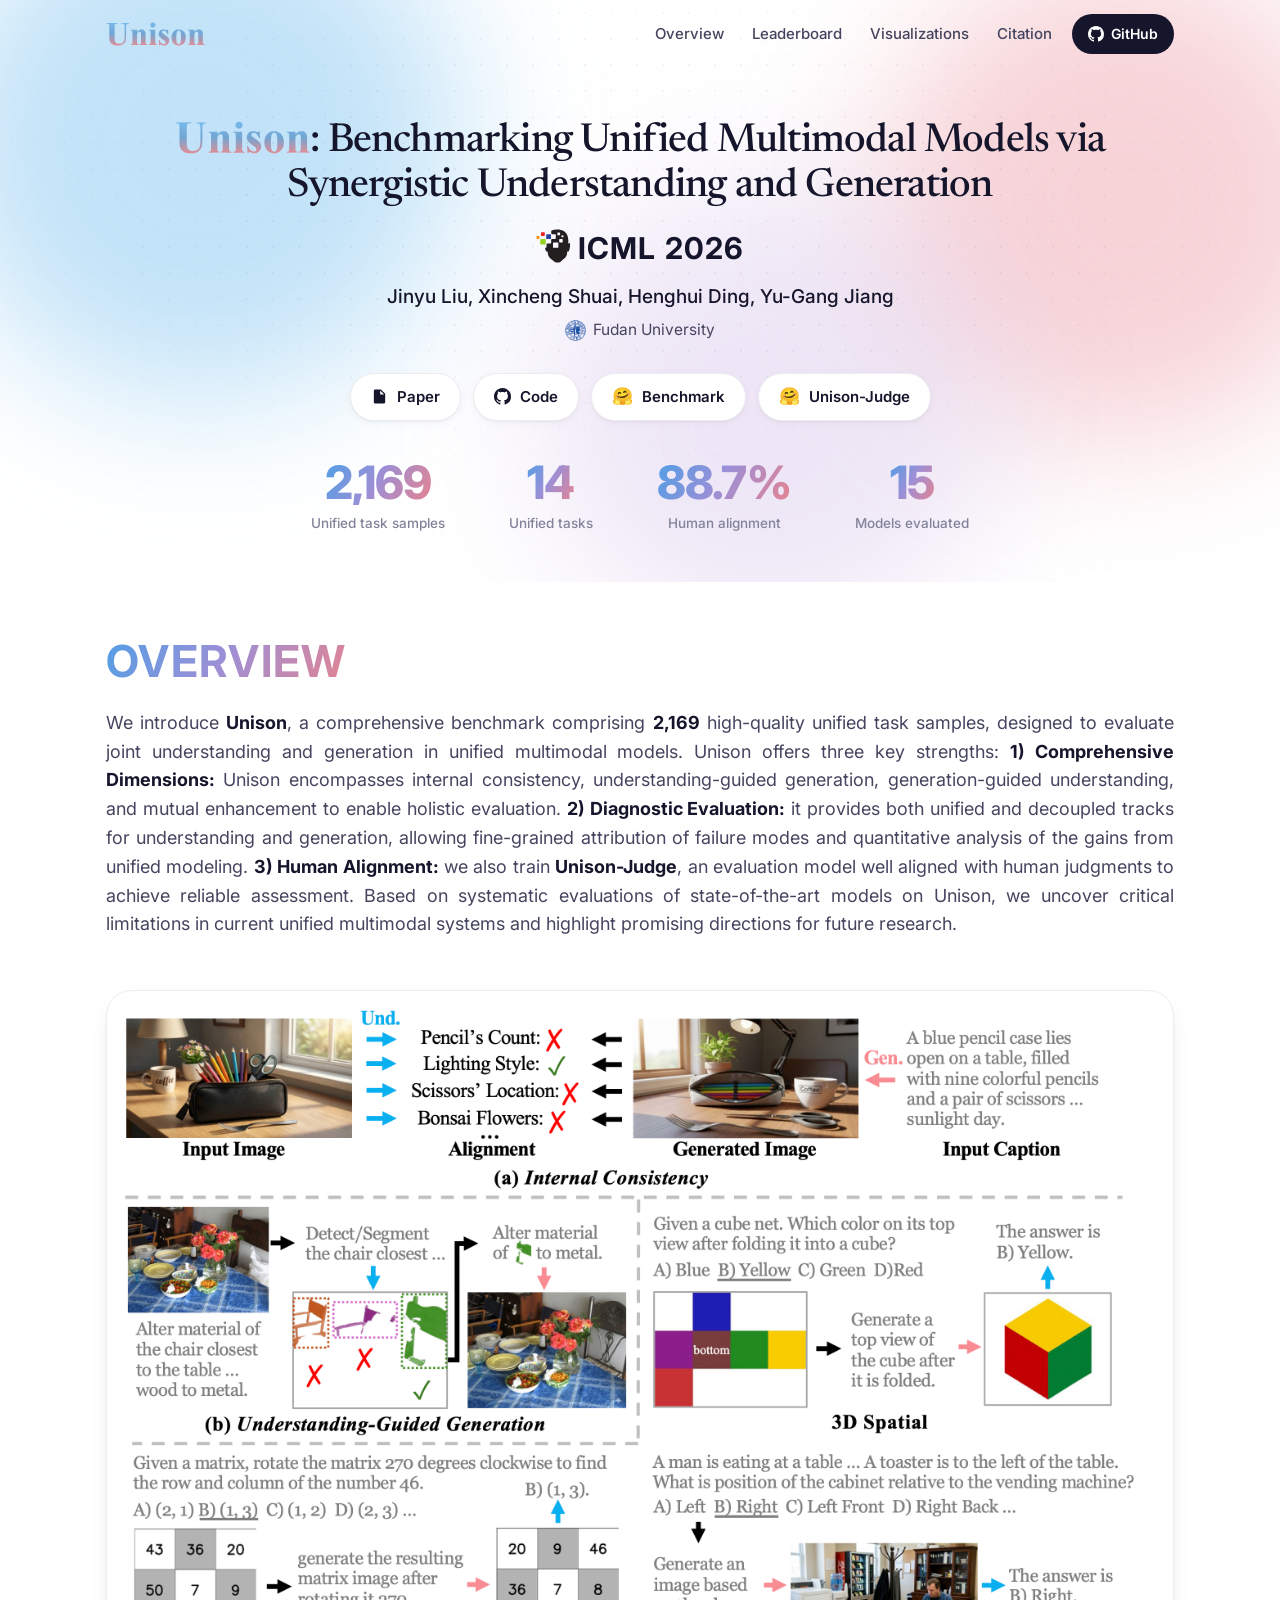
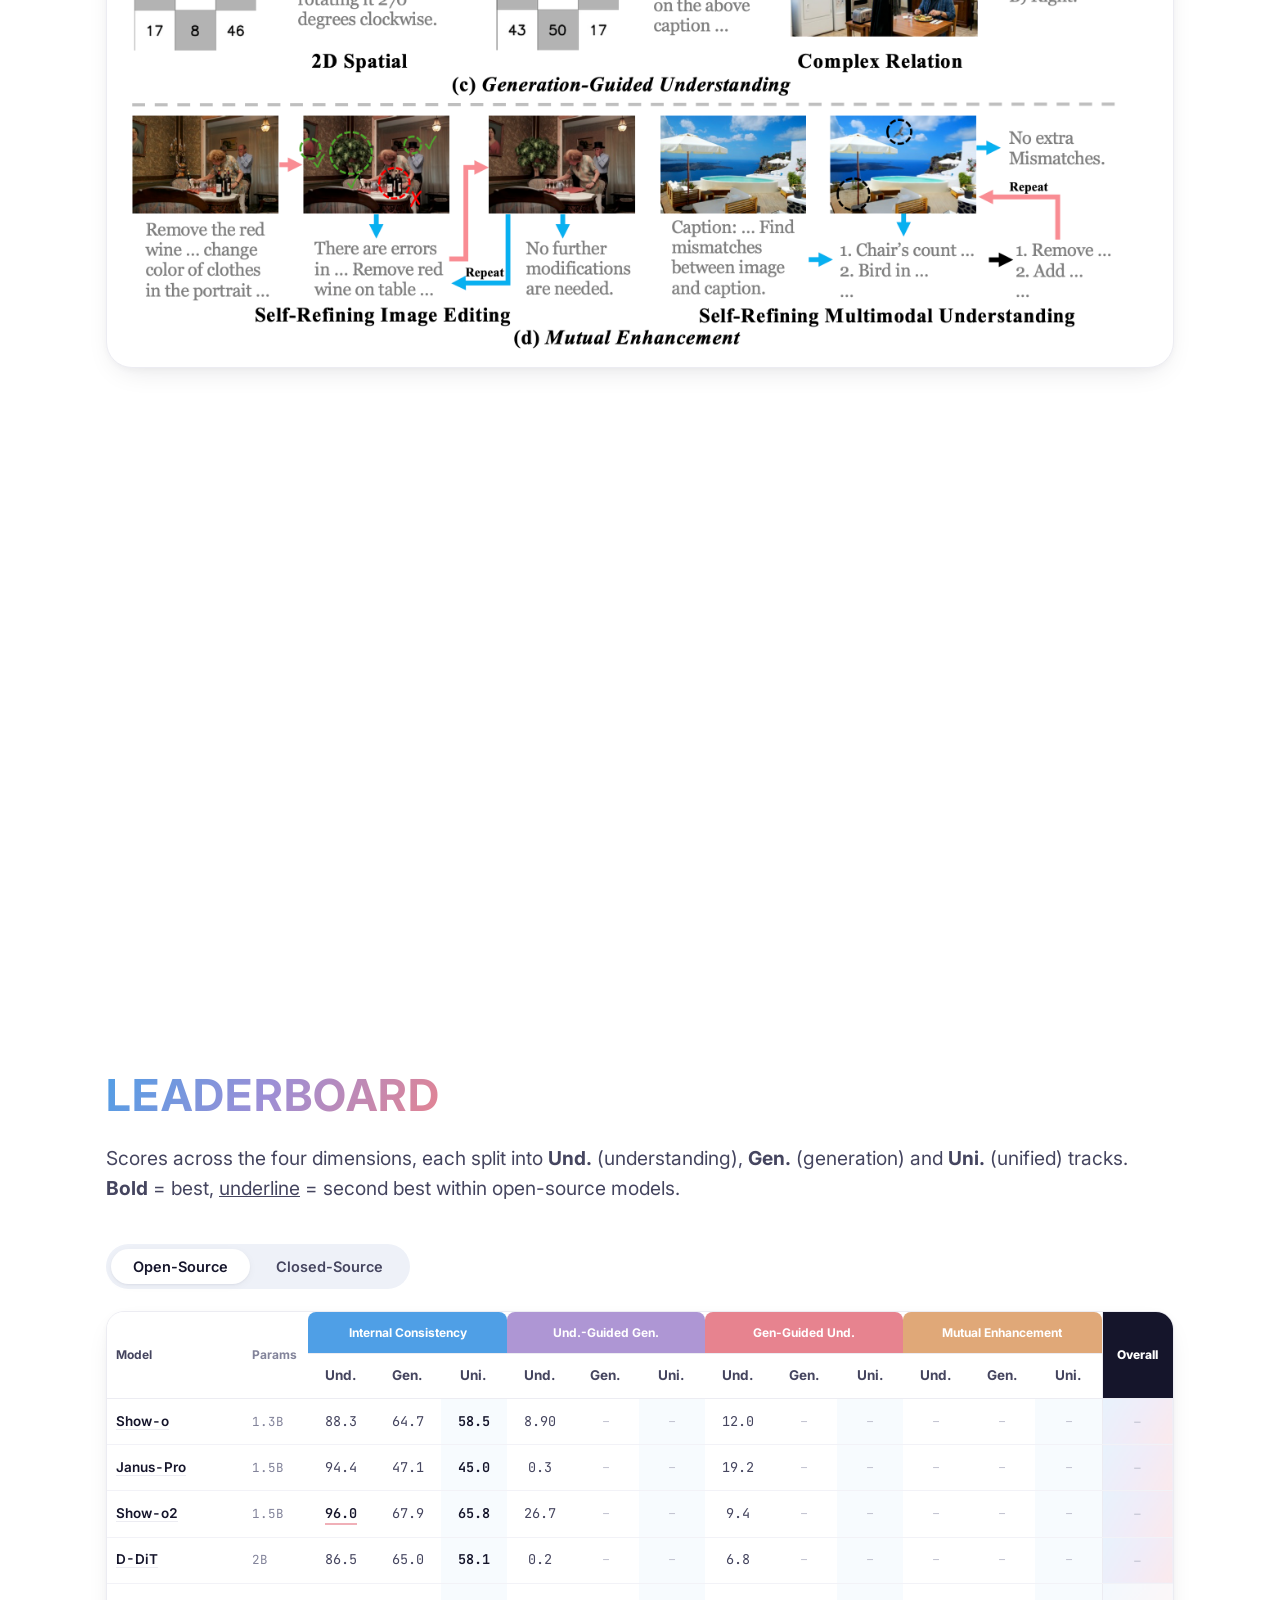
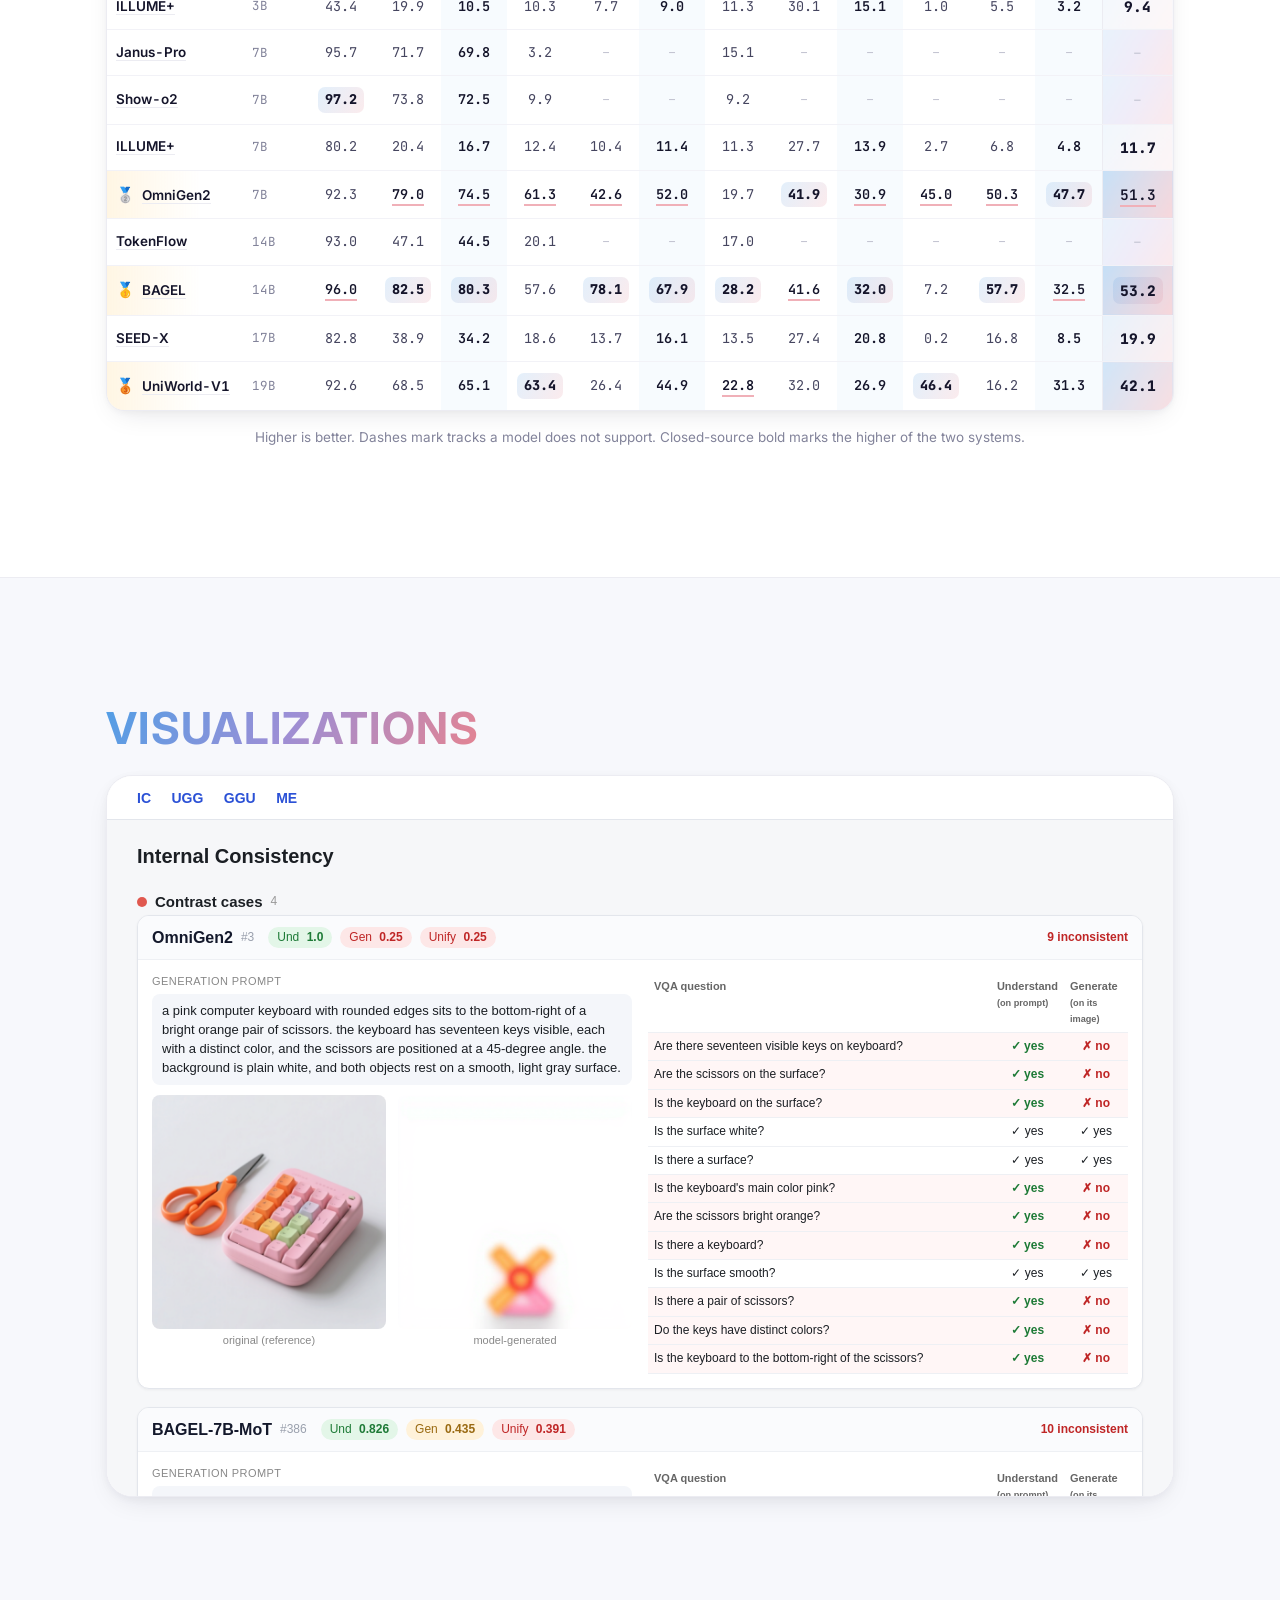
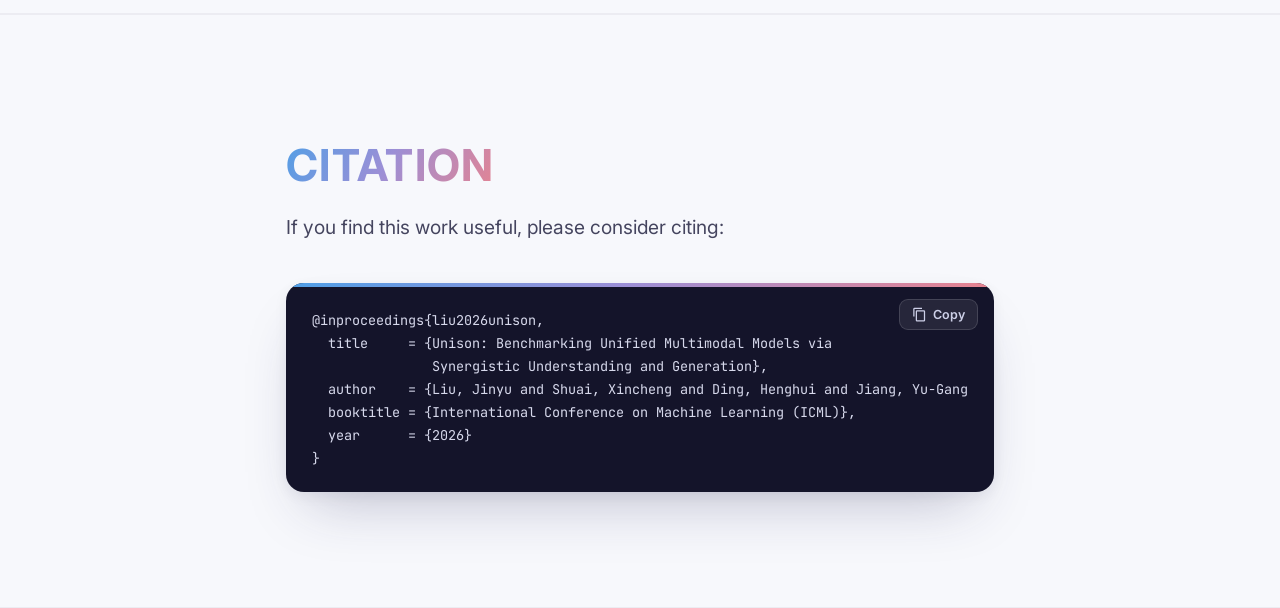
==== Project_Page/index.html @ 21ccae38 "update README.md" ====
<!DOCTYPE html>
<html lang="en">
<head>
<meta charset="UTF-8" />
<meta name="viewport" content="width=device-width, initial-scale=1.0" />
<title>Unison · Benchmarking Unified Multimodal Models via Synergistic Understanding and Generation</title>
<meta name="description" content="Unison is a comprehensive benchmark of 2,169 unified task samples that evaluates joint understanding and generation in unified multimodal models across four synergy dimensions. Unison-Judge aligns 88.7% with human judgments." />
<meta name="author" content="Jinyu Liu, Xincheng Shuai, Henghui Ding, Yu-Gang Jiang" />

<!-- Open Graph -->
<meta property="og:type" content="website" />
<meta property="og:title" content="Unison: Benchmarking Unified Multimodal Models via Synergistic Understanding and Generation" />
<meta property="og:description" content="A benchmark of 2,169 unified task samples evaluating the synergy between understanding and generation across four dimensions. ICML 2026." />
<meta property="og:image" content="static/images/overview.png" />
<meta property="og:url" content="https://fudancvl.github.io/Unison" />
<meta name="twitter:card" content="summary_large_image" />

<link rel="icon" type="image/svg+xml" href="static/images/Unison-logo.svg" />
<link rel="alternate icon" type="image/png" href="static/images/Unison-logo.png" />

<!-- Fonts -->
<link rel="preconnect" href="https://fonts.googleapis.com" />
<link rel="preconnect" href="https://fonts.gstatic.com" crossorigin />
<link href="https://fonts.googleapis.com/css2?family=Inter:wght@400;500;600;700;800;900&family=Newsreader:ital,opsz,wght@0,6..72,400;0,6..72,500;0,6..72,600;1,6..72,400&family=JetBrains+Mono:wght@400;500;600;700&display=swap" rel="stylesheet" />

<link rel="stylesheet" href="static/css/style.css" />
</head>
<body>

<!-- ====================== NAV ====================== -->
<header class="nav" id="nav">
  <div class="nav__inner">
    <a class="nav__brand" href="#top">
      <img src="static/images/Unison-logo.svg" alt="Unison" />
    </a>
    <nav class="nav__links">
      <a href="#overview">Overview</a>
      <a href="#leaderboard">Leaderboard</a>
      <a href="#visualizations">Visualizations</a>
      <a href="#citation">Citation</a>
    </nav>
    <a class="nav__cta" href="https://github.com/FudanCVL/Unison" target="_blank" rel="noopener">
      <svg viewBox="0 0 16 16" width="16" height="16" aria-hidden="true"><path fill="currentColor" d="M8 0C3.58 0 0 3.58 0 8c0 3.54 2.29 6.53 5.47 7.59.4.07.55-.17.55-.38 0-.19-.01-.82-.01-1.49-2.01.37-2.53-.49-2.69-.94-.09-.23-.48-.94-.82-1.13-.28-.15-.68-.52-.01-.53.63-.01 1.08.58 1.23.82.72 1.21 1.87.87 2.33.66.07-.52.28-.87.51-1.07-1.78-.2-3.64-.89-3.64-3.95 0-.87.31-1.59.82-2.15-.08-.2-.36-1.02.08-2.12 0 0 .67-.21 2.2.82.64-.18 1.32-.27 2-.27.68 0 1.36.09 2 .27 1.53-1.04 2.2-.82 2.2-.82.44 1.1.16 1.92.08 2.12.51.56.82 1.27.82 2.15 0 3.07-1.87 3.75-3.65 3.95.29.25.54.73.54 1.48 0 1.07-.01 1.93-.01 2.2 0 .21.15.46.55.38A8.013 8.013 0 0016 8c0-4.42-3.58-8-8-8z"/></svg>
      <span>GitHub</span>
    </a>
  </div>
</header>

<main id="top">

<!-- ====================== HERO ====================== -->
<section class="hero">
  <div class="hero__bg" aria-hidden="true">
    <span class="blob blob--blue"></span>
    <span class="blob blob--rose"></span>
    <span class="blob blob--violet"></span>
  </div>

  <div class="hero__content">
    <h1 class="hero__title reveal">
      <img src="static/images/Unison-logo.svg" alt="Unison" class="hero__title-logo" />: Benchmarking Unified Multimodal Models via
      Synergistic Understanding and Generation
    </h1>

    <div class="badge-venue reveal">
      <img src="static/images/ICML-logo.svg" alt="ICML" class="icml-logo" /> ICML 2026
    </div>

    <p class="hero__authors reveal">
      <a href="https://scholar.google.com/citations?user=oPK92GMAAAAJ&hl=en&authuser=1" target="_blank" rel="noopener">Jinyu Liu</a>,
      <a href="https://scholar.google.com/citations?user=kLY6SUMAAAAJ&hl=en&oi=ao" target="_blank" rel="noopener">Xincheng Shuai</a>,
      <a href="https://henghuiding.com" target="_blank" rel="noopener">Henghui Ding</a>,
      <a href="https://scholar.google.com/citations?user=f3_FP8AAAAAJ&hl=en&oi=ao" target="_blank" rel="noopener">Yu-Gang Jiang</a>
    </p>
    <p class="hero__affil reveal">
      <img src="static/images/fudan.svg" alt="Fudan University" class="affil-logo" />Fudan University
    </p>

    <div class="hero__buttons reveal">
      <a class="btn btn--hf" href="https://arxiv.org/abs/2606.26984" target="_blank" rel="noopener">
        <svg viewBox="0 0 24 24" width="17" height="17" aria-hidden="true"><path fill="currentColor" d="M14 2H6a2 2 0 0 0-2 2v16a2 2 0 0 0 2 2h12a2 2 0 0 0 2-2V8l-6-6Zm-1 7V3.5L18.5 9H13Z"/></svg>
        <span>Paper</span>
      </a>
      <a class="btn btn--hf" href="https://github.com/FudanCVL/Unison" target="_blank" rel="noopener">
        <svg viewBox="0 0 16 16" width="17" height="17" aria-hidden="true"><path fill="currentColor" d="M8 0C3.58 0 0 3.58 0 8c0 3.54 2.29 6.53 5.47 7.59.4.07.55-.17.55-.38 0-.19-.01-.82-.01-1.49-2.01.37-2.53-.49-2.69-.94-.09-.23-.48-.94-.82-1.13-.28-.15-.68-.52-.01-.53.63-.01 1.08.58 1.23.82.72 1.21 1.87.87 2.33.66.07-.52.28-.87.51-1.07-1.78-.2-3.64-.89-3.64-3.95 0-.87.31-1.59.82-2.15-.08-.2-.36-1.02.08-2.12 0 0 .67-.21 2.2.82.64-.18 1.32-.27 2-.27.68 0 1.36.09 2 .27 1.53-1.04 2.2-.82 2.2-.82.44 1.1.16 1.92.08 2.12.51.56.82 1.27.82 2.15 0 3.07-1.87 3.75-3.65 3.95.29.25.54.73.54 1.48 0 1.07-.01 1.93-.01 2.2 0 .21.15.46.55.38A8.013 8.013 0 0016 8c0-4.42-3.58-8-8-8z"/></svg>
        <span>Code</span>
      </a>
      <a class="btn btn--hf" href="https://huggingface.co/datasets/FudanCVL/Unison" target="_blank" rel="noopener">
        <span class="emoji">&#129303;</span><span>Benchmark</span>
      </a>
      <a class="btn btn--hf" href="https://huggingface.co/FudanCVL/Unison-Judge" target="_blank" rel="noopener">
        <span class="emoji">&#129303;</span><span>Unison-Judge</span>
      </a>
    </div>

    <div class="hero__stats reveal">
      <div class="stat"><span class="stat__num grad-text">2,169</span><span class="stat__label">Unified task samples</span></div>
      <div class="stat"><span class="stat__num grad-text">14</span><span class="stat__label">Unified tasks</span></div>
      <div class="stat"><span class="stat__num grad-text">88.7%</span><span class="stat__label">Human alignment</span></div>
      <div class="stat"><span class="stat__num grad-text">15</span><span class="stat__label">Models evaluated</span></div>
    </div>
  </div>
</section>

<!-- ====================== ABSTRACT ====================== -->
<section class="section section--tight-top" id="overview">
  <div class="container">
    <div class="eyebrow reveal">Overview</div>
    <p class="prose prose--abstract reveal">
      We introduce <strong>Unison</strong>, a comprehensive benchmark comprising <strong>2,169</strong>
      high-quality unified task samples, designed to evaluate joint understanding and generation in unified
      multimodal models. Unison offers three key strengths: <strong>1)&nbsp;Comprehensive Dimensions:</strong>
      Unison encompasses internal consistency, understanding-guided generation, generation-guided
      understanding, and mutual enhancement to enable holistic evaluation. <strong>2)&nbsp;Diagnostic
      Evaluation:</strong> it provides both unified and decoupled tracks for understanding and generation,
      allowing fine-grained attribution of failure modes and quantitative analysis of the gains from unified
      modeling. <strong>3)&nbsp;Human Alignment:</strong> we also train <strong>Unison-Judge</strong>, an
      evaluation model well aligned with human judgments to achieve reliable assessment. Based on systematic
      evaluations of state-of-the-art models on Unison, we uncover critical limitations in current unified
      multimodal systems and highlight promising directions for future research.
    </p>

    <figure class="figure reveal">
      <img src="static/images/overview.png" alt="Overview of the four Unison evaluation dimensions: internal consistency, understanding-guided generation, generation-guided understanding, and mutual enhancement." loading="lazy" />
    </figure>

    <figure class="figure stats-figures reveal">
      <img src="static/images/statistics.png" alt="Unison benchmark statistics." loading="lazy" class="stats-img" />
      <img src="static/images/Bench_Compare.png" alt="Benchmark comparison." loading="lazy" class="stats-img" />
    </figure>
  </div>
</section>

<!-- ====================== LEADERBOARD ====================== -->
<section class="section" id="leaderboard">
  <div class="container">
    <div class="eyebrow reveal">Leaderboard</div>
    <p class="section__lead reveal">
      Scores across the four dimensions, each split into <b>Und.</b> (understanding), <b>Gen.</b> (generation)
      and <b>Uni.</b> (unified) tracks. <strong>Bold</strong> = best, <u>underline</u> = second best within
      open-source models.
    </p>

    <div class="lb-tabs reveal">
      <button class="lb-tab is-active" data-target="lb-open">Open-Source</button>
      <button class="lb-tab" data-target="lb-closed">Closed-Source</button>
    </div>

    <!-- OPEN SOURCE -->
    <div class="lb-panel is-active" id="lb-open">
      <div class="table-wrap reveal">
        <table class="lb">
          <thead>
            <tr>
              <th rowspan="2" class="col-model">Model</th>
              <th rowspan="2" class="col-params">Params</th>
              <th colspan="3" class="grp grp-ic">Internal Consistency</th>
              <th colspan="3" class="grp grp-ugg">Und.-Guided Gen.</th>
              <th colspan="3" class="grp grp-ggu">Gen-Guided Und.</th>
              <th colspan="3" class="grp grp-me">Mutual Enhancement</th>
              <th rowspan="2" class="col-overall">Overall</th>
            </tr>
            <tr>
              <th>Und.</th><th>Gen.</th><th class="uni">Uni.</th>
              <th>Und.</th><th>Gen.</th><th class="uni">Uni.</th>
              <th>Und.</th><th>Gen.</th><th class="uni">Uni.</th>
              <th>Und.</th><th>Gen.</th><th class="uni">Uni.</th>
            </tr>
          </thead>
          <tbody>
            <tr>
              <td class="col-model"><a href="https://github.com/showlab/Show-o" target="_blank" rel="noopener">Show-o</a></td>
              <td class="col-params">1.3B</td>
              <td>88.3</td><td>64.7</td><td class="uni">58.5</td>
              <td>8.90</td><td class="na">&ndash;</td><td class="na uni">&ndash;</td>
              <td>12.0</td><td class="na">&ndash;</td><td class="na uni">&ndash;</td>
              <td class="na">&ndash;</td><td class="na">&ndash;</td><td class="na uni">&ndash;</td>
              <td class="col-overall na">&ndash;</td>
            </tr>
            <tr>
              <td class="col-model"><a href="https://github.com/deepseek-ai/Janus" target="_blank" rel="noopener">Janus-Pro</a></td>
              <td class="col-params">1.5B</td>
              <td>94.4</td><td>47.1</td><td class="uni">45.0</td>
              <td>0.3</td><td class="na">&ndash;</td><td class="na uni">&ndash;</td>
              <td>19.2</td><td class="na">&ndash;</td><td class="na uni">&ndash;</td>
              <td class="na">&ndash;</td><td class="na">&ndash;</td><td class="na uni">&ndash;</td>
              <td class="col-overall na">&ndash;</td>
            </tr>
            <tr>
              <td class="col-model"><a href="https://github.com/showlab/Show-o/tree/main/show-o2" target="_blank" rel="noopener">Show-o2</a></td>
              <td class="col-params">1.5B</td>
              <td><u>96.0</u></td><td>67.9</td><td class="uni">65.8</td>
              <td>26.7</td><td class="na">&ndash;</td><td class="na uni">&ndash;</td>
              <td>9.4</td><td class="na">&ndash;</td><td class="na uni">&ndash;</td>
              <td class="na">&ndash;</td><td class="na">&ndash;</td><td class="na uni">&ndash;</td>
              <td class="col-overall na">&ndash;</td>
            </tr>
            <tr>
              <td class="col-model"><a href="https://github.com/zijieli-Jlee/Dual-Diffusion" target="_blank" rel="noopener">D-DiT</a></td>
              <td class="col-params">2B</td>
              <td>86.5</td><td>65.0</td><td class="uni">58.1</td>
              <td>0.2</td><td class="na">&ndash;</td><td class="na uni">&ndash;</td>
              <td>6.8</td><td class="na">&ndash;</td><td class="na uni">&ndash;</td>
              <td class="na">&ndash;</td><td class="na">&ndash;</td><td class="na uni">&ndash;</td>
              <td class="col-overall na">&ndash;</td>
            </tr>
            <tr>
              <td class="col-model"><a href="https://github.com/illume-unified-mllm/ILLUME_plus" target="_blank" rel="noopener">ILLUME+</a></td>
              <td class="col-params">3B</td>
              <td>43.4</td><td>19.9</td><td class="uni">10.5</td>
              <td>10.3</td><td>7.7</td><td class="uni">9.0</td>
              <td>11.3</td><td>30.1</td><td class="uni">15.1</td>
              <td>1.0</td><td>5.5</td><td class="uni">3.2</td>
              <td class="col-overall">9.4</td>
            </tr>
            <tr>
              <td class="col-model"><a href="https://github.com/deepseek-ai/Janus" target="_blank" rel="noopener">Janus-Pro</a></td>
              <td class="col-params">7B</td>
              <td>95.7</td><td>71.7</td><td class="uni">69.8</td>
              <td>3.2</td><td class="na">&ndash;</td><td class="na uni">&ndash;</td>
              <td>15.1</td><td class="na">&ndash;</td><td class="na uni">&ndash;</td>
              <td class="na">&ndash;</td><td class="na">&ndash;</td><td class="na uni">&ndash;</td>
              <td class="col-overall na">&ndash;</td>
            </tr>
            <tr>
              <td class="col-model"><a href="https://github.com/showlab/Show-o/tree/main/show-o2" target="_blank" rel="noopener">Show-o2</a></td>
              <td class="col-params">7B</td>
              <td><strong>97.2</strong></td><td>73.8</td><td class="uni">72.5</td>
              <td>9.9</td><td class="na">&ndash;</td><td class="na uni">&ndash;</td>
              <td>9.2</td><td class="na">&ndash;</td><td class="na uni">&ndash;</td>
              <td class="na">&ndash;</td><td class="na">&ndash;</td><td class="na uni">&ndash;</td>
              <td class="col-overall na">&ndash;</td>
            </tr>
            <tr>
              <td class="col-model"><a href="https://github.com/illume-unified-mllm/ILLUME_plus" target="_blank" rel="noopener">ILLUME+</a></td>
              <td class="col-params">7B</td>
              <td>80.2</td><td>20.4</td><td class="uni">16.7</td>
              <td>12.4</td><td>10.4</td><td class="uni">11.4</td>
              <td>11.3</td><td>27.7</td><td class="uni">13.9</td>
              <td>2.7</td><td>6.8</td><td class="uni">4.8</td>
              <td class="col-overall">11.7</td>
            </tr>
            <tr class="is-medal">
              <td class="col-model"><span class="medal">&#129352;</span><a href="https://github.com/VectorSpaceLab/OmniGen2" target="_blank" rel="noopener">OmniGen2</a></td>
              <td class="col-params">7B</td>
              <td>92.3</td><td><u>79.0</u></td><td class="uni"><u>74.5</u></td>
              <td><u>61.3</u></td><td><u>42.6</u></td><td class="uni"><u>52.0</u></td>
              <td>19.7</td><td><strong>41.9</strong></td><td class="uni"><u>30.9</u></td>
              <td><u>45.0</u></td><td><u>50.3</u></td><td class="uni"><strong>47.7</strong></td>
              <td class="col-overall"><u>51.3</u></td>
            </tr>
            <tr>
              <td class="col-model"><a href="https://github.com/ByteVisionLab/TokenFlow" target="_blank" rel="noopener">TokenFlow</a></td>
              <td class="col-params">14B</td>
              <td>93.0</td><td>47.1</td><td class="uni">44.5</td>
              <td>20.1</td><td class="na">&ndash;</td><td class="na uni">&ndash;</td>
              <td>17.0</td><td class="na">&ndash;</td><td class="na uni">&ndash;</td>
              <td class="na">&ndash;</td><td class="na">&ndash;</td><td class="na uni">&ndash;</td>
              <td class="col-overall na">&ndash;</td>
            </tr>
            <tr class="is-medal">
              <td class="col-model"><span class="medal">&#129351;</span><a href="https://github.com/ByteDance-Seed/Bagel" target="_blank" rel="noopener">BAGEL</a></td>
              <td class="col-params">14B</td>
              <td><u>96.0</u></td><td><strong>82.5</strong></td><td class="uni"><strong>80.3</strong></td>
              <td>57.6</td><td><strong>78.1</strong></td><td class="uni"><strong>67.9</strong></td>
              <td><strong>28.2</strong></td><td><u>41.6</u></td><td class="uni"><strong>32.0</strong></td>
              <td>7.2</td><td><strong>57.7</strong></td><td class="uni"><u>32.5</u></td>
              <td class="col-overall"><strong>53.2</strong></td>
            </tr>
            <tr>
              <td class="col-model"><a href="https://github.com/AILab-CVC/SEED-X" target="_blank" rel="noopener">SEED-X</a></td>
              <td class="col-params">17B</td>
              <td>82.8</td><td>38.9</td><td class="uni">34.2</td>
              <td>18.6</td><td>13.7</td><td class="uni">16.1</td>
              <td>13.5</td><td>27.4</td><td class="uni">20.8</td>
              <td>0.2</td><td>16.8</td><td class="uni">8.5</td>
              <td class="col-overall">19.9</td>
            </tr>
            <tr class="is-medal">
              <td class="col-model"><span class="medal">&#129353;</span><a href="https://github.com/PKU-YuanGroup/UniWorld" target="_blank" rel="noopener">UniWorld-V1</a></td>
              <td class="col-params">19B</td>
              <td>92.6</td><td>68.5</td><td class="uni">65.1</td>
              <td><strong>63.4</strong></td><td>26.4</td><td class="uni">44.9</td>
              <td><u>22.8</u></td><td>32.0</td><td class="uni">26.9</td>
              <td><strong>46.4</strong></td><td>16.2</td><td class="uni">31.3</td>
              <td class="col-overall">42.1</td>
            </tr>
          </tbody>
        </table>
      </div>
    </div>

    <!-- CLOSED SOURCE -->
    <div class="lb-panel" id="lb-closed">
      <div class="table-wrap reveal">
        <table class="lb">
          <thead>
            <tr>
              <th rowspan="2" class="col-model">Model</th>
              <th rowspan="2" class="col-params">Params</th>
              <th colspan="3" class="grp grp-ic">Internal Consistency</th>
              <th colspan="3" class="grp grp-ugg">Und.-Guided Gen.</th>
              <th colspan="3" class="grp grp-ggu">Gen-Guided Und.</th>
              <th colspan="3" class="grp grp-me">Mutual Enhancement</th>
              <th rowspan="2" class="col-overall">Overall</th>
            </tr>
            <tr>
              <th>Und.</th><th>Gen.</th><th class="uni">Uni.</th>
              <th>Und.</th><th>Gen.</th><th class="uni">Uni.</th>
              <th>Und.</th><th>Gen.</th><th class="uni">Uni.</th>
              <th>Und.</th><th>Gen.</th><th class="uni">Uni.</th>
            </tr>
          </thead>
          <tbody>
            <tr>
              <td class="col-model">Gemini 3 Pro</td>
              <td class="col-params">&ndash;</td>
              <td>98.3</td><td><strong>88.1</strong></td><td class="uni"><strong>86.9</strong></td>
              <td><strong>71.0</strong></td><td>82.8</td><td class="uni">76.9</td>
              <td>42.2</td><td>46.5</td><td class="uni">43.9</td>
              <td>65.3</td><td><strong>77.4</strong></td><td class="uni"><strong>71.4</strong></td>
              <td class="col-overall">69.8</td>
            </tr>
            <tr>
              <td class="col-model">GPT-5.2</td>
              <td class="col-params">&ndash;</td>
              <td><strong>98.6</strong></td><td>86.3</td><td class="uni">84.7</td>
              <td>69.7</td><td><strong>85.7</strong></td><td class="uni"><strong>77.7</strong></td>
              <td><strong>44.8</strong></td><td><strong>58.2</strong></td><td class="uni"><strong>52.7</strong></td>
              <td><strong>69.1</strong></td><td>71.2</td><td class="uni">70.2</td>
              <td class="col-overall"><strong>71.3</strong></td>
            </tr>
          </tbody>
        </table>
      </div>
    </div>

    <p class="lb-note reveal">Higher is better. Dashes mark tracks a model does not support. Closed-source bold marks the higher of the two systems.</p>
  </div>
</section>

<!-- ====================== VISUALIZATIONS ====================== -->
<section class="section section--tint" id="visualizations">
  <div class="container">
    <div class="eyebrow reveal">Visualizations</div>
    <div class="viz-frame-wrap reveal">
      <iframe
        src="showcase/index.html?v=2"
        class="viz-frame"
        title="Unison Qualitative Cases"
        loading="lazy"
      ></iframe>
    </div>
  </div>
</section>

<!-- ====================== CITATION ====================== -->
<section class="section section--tint" id="citation">
  <div class="container container--narrow">
    <div class="eyebrow reveal">Citation</div>
    <p class="section__lead reveal">If you find this work useful, please consider citing:</p>

    <div class="bibtex reveal">
      <button class="bibtex__copy" id="copyBtn" aria-label="Copy BibTeX">
        <svg viewBox="0 0 24 24" width="15" height="15" aria-hidden="true"><path fill="currentColor" d="M16 1H4a2 2 0 0 0-2 2v12h2V3h12V1Zm3 4H8a2 2 0 0 0-2 2v14a2 2 0 0 0 2 2h11a2 2 0 0 0 2-2V7a2 2 0 0 0-2-2Zm0 16H8V7h11v14Z"/></svg>
        <span>Copy</span>
      </button>
<pre id="bibtex">@inproceedings{liu2026unison,
  title     = {Unison: Benchmarking Unified Multimodal Models via
               Synergistic Understanding and Generation},
  author    = {Liu, Jinyu and Shuai, Xincheng and Ding, Henghui and Jiang, Yu-Gang},
  booktitle = {International Conference on Machine Learning (ICML)},
  year      = {2026}
}</pre>
    </div>
  </div>
</section>

</main>

<button class="to-top" id="toTop" aria-label="Back to top">
  <svg viewBox="0 0 24 24" width="20" height="20" aria-hidden="true"><path fill="currentColor" d="M12 8l-6 6 1.4 1.4L12 10.8l4.6 4.6L18 14z"/></svg>
</button>

<script src="static/js/main.js"></script>
</body>
</html>
---- Project_Page/static/css/style.css ----
/* ============================================================
   Unison — Project Page
   Design system built around the logo's blue → rose gradient
   ============================================================ */

:root {
  /* Brand gradient stops */
  --blue:        #4F9FE6;
  --blue-light:  #8FCBF2;
  --violet:      #AE96D4;
  --rose:        #E7838F;
  --rose-light:  #F0B0B8;
  --peach:       #F2C2A6;

  /* Ink + neutrals */
  --ink:        #15152b;
  --ink-soft:   #45455f;
  --muted:      #82839a;
  --line:       #ececf2;
  --line-soft:  #f2f2f7;
  --bg:         #ffffff;
  --tint:       #f7f8fc;
  --tint-2:     #eef1f8;

  /* Signature gradient */
  --grad: linear-gradient(120deg, #4F9FE6 0%, #9C8FD6 48%, #E7838F 100%);
  --grad-soft: linear-gradient(120deg, #e8f2fc 0%, #f0ecf8 50%, #fbe9ec 100%);

  --radius:    18px;
  --radius-sm: 12px;
  --radius-lg: 26px;

  --shadow-sm: 0 1px 2px rgba(20,20,45,.05), 0 2px 8px rgba(20,20,45,.04);
  --shadow:    0 10px 30px -12px rgba(20,20,45,.14), 0 2px 8px rgba(20,20,45,.04);
  --shadow-lg: 0 30px 60px -22px rgba(40,40,90,.28), 0 4px 14px rgba(20,20,45,.06);

  --maxw: 1120px;
  --maxw-narrow: 760px;

  --ease: cubic-bezier(.22,.61,.36,1);
}

* { box-sizing: border-box; }

html { scroll-behavior: smooth; -webkit-text-size-adjust: 100%; }

body {
  margin: 0;
  font-family: "Inter", -apple-system, BlinkMacSystemFont, "Segoe UI", sans-serif;
  color: var(--ink);
  background: var(--bg);
  line-height: 1.6;
  font-size: 17px;
  -webkit-font-smoothing: antialiased;
  text-rendering: optimizeLegibility;
}

a { color: inherit; }

img { max-width: 100%; display: block; }

::selection { background: rgba(79,159,230,.22); }

/* ---------- Shared layout ---------- */
.container {
  width: 100%;
  max-width: var(--maxw);
  margin-inline: auto;
  padding-inline: 26px;
}
.container--narrow { max-width: var(--maxw-narrow); }

.section { padding: clamp(64px, 9vw, 120px) 0; position: relative; }
.section--tight-top { padding-top: clamp(28px, 3.5vw, 44px); }
.section--tint { background: var(--tint); border-block: 1px solid var(--line); }

.eyebrow {
  display: inline-block;
  font-size: 13px;
  font-weight: 700;
  letter-spacing: .14em;
  text-transform: uppercase;
  background: var(--grad);
  -webkit-background-clip: text;
  background-clip: text;
  color: transparent;
  margin-bottom: 14px;
}

/* Section headings — the enlarged colored eyebrow stands in for the section title */
#overview .eyebrow,
#leaderboard .eyebrow,
#visualizations .eyebrow,
#citation .eyebrow {
  font-size: clamp(28px, 4vw, 44px);
  letter-spacing: .03em;
  margin-bottom: 12px;
}

.section__title {
  font-family: "Newsreader", Georgia, serif;
  font-weight: 600;
  font-size: clamp(30px, 4.4vw, 50px);
  line-height: 1.08;
  letter-spacing: -.015em;
  margin: 0 0 18px;
}

.section__lead {
  font-size: clamp(17px, 1.5vw, 20px);
  color: var(--ink-soft);
  max-width: 720px;
  margin: 0 0 40px;
}

.grad-text {
  background: var(--grad);
  -webkit-background-clip: text;
  background-clip: text;
  color: transparent;
}

.muted { color: var(--muted); }

/* ============================================================
   NAV
   ============================================================ */
.nav {
  position: fixed;
  inset: 0 0 auto 0;
  z-index: 100;
  transition: background .35s var(--ease), box-shadow .35s var(--ease), border-color .35s var(--ease);
  border-bottom: 1px solid transparent;
}
.nav.is-scrolled {
  background: rgba(255,255,255,.78);
  backdrop-filter: saturate(180%) blur(16px);
  -webkit-backdrop-filter: saturate(180%) blur(16px);
  border-bottom-color: var(--line);
  box-shadow: 0 4px 24px -16px rgba(20,20,45,.3);
}
.nav__inner {
  max-width: var(--maxw);
  margin-inline: auto;
  padding: 14px 26px;
  display: flex;
  align-items: center;
  gap: 20px;
}
.nav__brand img { height: 24px; width: auto; opacity: 0; transform: translateY(-4px); transition: .35s var(--ease); }
.nav.is-scrolled .nav__brand img { opacity: 1; transform: none; }
.nav__links {
  display: flex;
  gap: 28px;
  margin-left: auto;
}
.nav__links a {
  text-decoration: none;
  font-size: 15px;
  font-weight: 500;
  color: var(--ink-soft);
  position: relative;
  transition: color .2s;
}
.nav__links a::after {
  content: "";
  position: absolute;
  left: 0; bottom: -5px;
  width: 0; height: 2px;
  border-radius: 2px;
  background: var(--grad);
  transition: width .25s var(--ease);
}
.nav__links a:hover { color: var(--ink); }
.nav__links a:hover::after { width: 100%; }

.nav__cta {
  display: inline-flex;
  align-items: center;
  gap: 7px;
  font-size: 14px;
  font-weight: 600;
  text-decoration: none;
  color: #fff;
  background: var(--ink);
  padding: 9px 16px;
  border-radius: 999px;
  transition: transform .2s var(--ease), box-shadow .2s var(--ease);
}
.nav__links + .nav__cta { margin-left: 0; }
.nav__cta:hover { transform: translateY(-2px); box-shadow: var(--shadow); }

/* ============================================================
   HERO
   ============================================================ */
.hero {
  position: relative;
  display: flex;
  flex-direction: column;
  align-items: center;
  justify-content: center;
  text-align: center;
  padding: 120px 26px 48px;
  overflow: hidden;
}
.hero__bg { position: absolute; inset: 0; z-index: 0; overflow: hidden; }
.hero__bg::after {
  /* faint dot grid */
  content: "";
  position: absolute; inset: 0;
  background-image: radial-gradient(rgba(40,40,90,.05) 1px, transparent 1px);
  background-size: 26px 26px;
  -webkit-mask-image: radial-gradient(ellipse 80% 70% at 50% 35%, #000 40%, transparent 78%);
  mask-image: radial-gradient(ellipse 80% 70% at 50% 35%, #000 40%, transparent 78%);
}
.blob {
  position: absolute;
  border-radius: 50%;
  filter: blur(70px);
  opacity: .55;
  will-change: transform;
}
.blob--blue  { width: 520px; height: 520px; background: var(--blue-light);  top: -120px; left: -60px;  animation: float1 19s var(--ease) infinite; }
.blob--rose  { width: 480px; height: 480px; background: var(--rose-light);  top: -40px;  right: -80px; animation: float2 23s var(--ease) infinite; }
.blob--violet{ width: 460px; height: 460px; background: #d9c8ec;             top: 180px;  left: 42%;   animation: float3 27s var(--ease) infinite; opacity:.45; }

@keyframes float1 { 50% { transform: translate(60px, 50px) scale(1.08); } }
@keyframes float2 { 50% { transform: translate(-50px, 70px) scale(1.12); } }
@keyframes float3 { 50% { transform: translate(-40px, -30px) scale(.94); } }

.hero__content { position: relative; z-index: 1; max-width: 1080px; }

.hero__logo img { height: clamp(58px, 9vw, 96px); width: auto; margin: 0 auto 26px; filter: drop-shadow(0 10px 24px rgba(80,80,150,.18)); }

.badge-venue {
  display: inline-flex;
  align-items: center;
  gap: 8px;
  font-size: clamp(24px, 2.6vw, 30px);
  font-weight: 700;
  letter-spacing: .04em;
  color: var(--ink);
  margin-bottom: 10px;
}
.badge-venue .dot {
  width: 8px; height: 8px; border-radius: 50%;
  background: var(--grad);
  box-shadow: 0 0 0 4px rgba(79,159,230,.16);
}
.icml-logo { display: inline; height: 36px; width: auto; vertical-align: middle; position: relative; top: -.05em; }

.hero__title {
  font-family: "Newsreader", Georgia, serif;
  font-weight: 500;
  font-size: clamp(28px, 4.4vw, 40px);
  line-height: 1.12;
  letter-spacing: -.02em;
  margin: 0 auto 14px;
  max-width: 1080px;
}
.hero__title .grad-text { font-weight: 600; font-style: italic; }
.hero__title-logo { display: inline; height: .82em; width: auto; vertical-align: middle; position: relative; top: -.12em; }

.hero__authors {
  font-size: clamp(16px, 1.6vw, 19px);
  font-weight: 500;
  margin: 0 0 6px;
}
.hero__authors a { color: var(--ink); text-decoration: none; border-bottom: 2px solid transparent; transition: border-color .2s, color .2s; }
.hero__authors a:hover { color: var(--blue); border-bottom-color: var(--blue-light); }
.hero__authors sup { color: var(--rose); }
.hero__affil { font-size: 15.5px; color: var(--ink-soft); margin: 0 0 30px; display: flex; align-items: center; justify-content: center; gap: 7px; }
.affil-logo { display: inline; height: 1.4em; width: auto; }

/* Buttons */
.hero__buttons {
  display: flex;
  flex-wrap: wrap;
  gap: 12px;
  justify-content: center;
  margin-bottom: 38px;
}
.btn {
  display: inline-flex;
  align-items: center;
  gap: 9px;
  font-size: 15px;
  font-weight: 600;
  text-decoration: none;
  padding: 11px 20px;
  border-radius: 999px;
  transition: transform .22s var(--ease), box-shadow .22s var(--ease), background .22s;
  border: 1px solid transparent;
  position: relative;
}
.btn svg { flex: none; }
.btn--dark { background: var(--ink); color: #fff; box-shadow: 0 8px 18px -10px rgba(20,20,45,.6); }
.btn--dark:hover { transform: translateY(-3px); box-shadow: 0 16px 30px -12px rgba(20,20,45,.55); }
.btn--hf {
  background: #fff;
  color: var(--ink);
  border-color: var(--line);
  box-shadow: var(--shadow-sm);
}
.btn--hf:hover { transform: translateY(-3px); box-shadow: var(--shadow); border-color: #ffd21e; }
.btn--hf .emoji { font-size: 17px; line-height: 1; }
.btn .ai { font-weight: 800; letter-spacing: .02em; font-family: "JetBrains Mono", monospace; font-size: 13.5px; }

/* TL;DR */
.hero__tldr {
  max-width: 1080px;
  margin: 0 auto 42px;
  font-size: 16px;
  color: var(--ink-soft);
  background: rgba(255,255,255,.62);
  border: 1px solid var(--line);
  border-radius: var(--radius);
  padding: 18px 24px;
  box-shadow: var(--shadow-sm);
  backdrop-filter: blur(8px);
}
.hero__tldr strong { color: var(--ink); }
.hero__tldr strong:first-child {
  background: var(--grad); -webkit-background-clip: text; background-clip: text; color: transparent;
  font-weight: 800; letter-spacing: .03em;
}

/* Stats */
.hero__stats {
  display: flex;
  flex-wrap: wrap;
  justify-content: center;
  gap: clamp(20px, 6vw, 64px);
}
.stat { display: flex; flex-direction: column; align-items: center; }
.stat__num { font-size: clamp(30px, 4.5vw, 46px); font-weight: 800; line-height: 1; letter-spacing: -.02em; }
.stat__label { font-size: 13.5px; color: var(--muted); margin-top: 8px; font-weight: 500; }

/* scroll hint */
.scroll-hint {
  position: absolute; bottom: 26px; left: 50%; transform: translateX(-50%);
  width: 26px; height: 42px; border: 2px solid rgba(40,40,90,.22); border-radius: 14px;
  z-index: 1; display: grid; place-items: start center; padding-top: 7px;
}
.scroll-hint span { width: 4px; height: 8px; border-radius: 4px; background: var(--ink-soft); animation: scrolldot 1.6s infinite; }
@keyframes scrolldot { 0%{opacity:0;transform:translateY(0)} 30%{opacity:1} 70%{opacity:1} 100%{opacity:0;transform:translateY(12px)} }

/* ============================================================
   OVERVIEW figure
   ============================================================ */
.figure {
  margin: 0;
  background: #fff;
  border: 1px solid var(--line);
  border-radius: var(--radius-lg);
  padding: 16px;
  box-shadow: var(--shadow);
}
.figure img { border-radius: 14px; width: 100%; }
.figure figcaption {
  margin-top: 16px;
  text-align: center;
  font-size: 14.5px;
  color: var(--muted);
  padding-inline: 10px;
  line-height: 1.55;
}
.figure figcaption b { color: var(--ink-soft); }

.stats-figures {
  display: grid;
  grid-template-columns: 2fr 3fr;
  gap: 16px;
  margin-top: 22px;
  align-items: center;
}
.stats-img {
  border-radius: 10px;
  width: 100%;
  height: 100%;
  object-fit: contain;
}

@media (max-width: 720px) {
  .stats-figures { grid-template-columns: 1fr; }
}

/* ============================================================
   ABSTRACT prose
   ============================================================ */
.prose { font-size: 18px; color: var(--ink-soft); margin: 0 0 16px; }
.prose strong { color: var(--ink); }
.prose--abstract { text-align: justify; margin-bottom: clamp(30px, 4vw, 52px); }
.prose--list { list-style: none; padding: 0; margin: 18px 0 0; display: grid; gap: 16px; }
.prose--list li {
  position: relative;
  padding: 18px 20px 18px 56px;
  background: #fff;
  border: 1px solid var(--line);
  border-radius: var(--radius-sm);
  font-size: 16px;
  box-shadow: var(--shadow-sm);
}
.prose--list li::before {
  content: "";
  position: absolute; left: 20px; top: 22px;
  width: 18px; height: 18px; border-radius: 6px;
  background: var(--grad);
}

/* ============================================================
   DIMENSION cards
   ============================================================ */
.cards {
  display: grid;
  grid-template-columns: repeat(2, 1fr);
  gap: 22px;
}
.card {
  position: relative;
  background: #fff;
  border: 1px solid var(--line);
  border-radius: var(--radius);
  padding: 30px 28px 28px;
  box-shadow: var(--shadow-sm);
  overflow: hidden;
  transition: transform .3s var(--ease), box-shadow .3s var(--ease), border-color .3s;
}
.card::before {
  content: "";
  position: absolute; inset: 0 0 auto 0; height: 4px;
  background: var(--grad);
  transform: scaleX(0); transform-origin: left;
  transition: transform .4s var(--ease);
}
.card:hover { transform: translateY(-6px); box-shadow: var(--shadow-lg); border-color: transparent; }
.card:hover::before { transform: scaleX(1); }
.card__tag {
  position: absolute; top: 22px; right: 24px;
  font-family: "Newsreader", serif; font-style: italic;
  font-size: 30px; color: var(--tint-2); font-weight: 600;
}
.card__icon {
  width: 56px; height: 56px; border-radius: 15px;
  display: grid; place-items: center;
  font-size: 28px; color: #fff; line-height: 1;
  background: linear-gradient(135deg, var(--c1), var(--c2));
  box-shadow: 0 10px 20px -8px color-mix(in srgb, var(--c1) 60%, transparent);
  margin-bottom: 20px;
}
.card__icon svg { width: 30px; height: 30px; }
.card h3 { font-size: 20px; font-weight: 700; margin: 0 0 10px; letter-spacing: -.01em; }
.card p { font-size: 15.5px; color: var(--ink-soft); margin: 0; }
.card em { font-style: normal; font-weight: 600; color: var(--ink); }

/* ============================================================
   STRENGTHS
   ============================================================ */
.strengths {
  display: grid;
  grid-template-columns: repeat(3, 1fr);
  gap: 26px;
}
.strength {
  padding-left: 22px;
  border-left: 3px solid transparent;
  border-image: var(--grad) 1;
}
.strength__num {
  font-family: "JetBrains Mono", monospace;
  font-size: 15px; font-weight: 700;
  background: var(--grad); -webkit-background-clip: text; background-clip: text; color: transparent;
}
.strength h3 { font-size: 22px; font-weight: 700; margin: 8px 0 10px; letter-spacing: -.01em; }
.strength p { font-size: 16px; color: var(--ink-soft); margin: 0; }
.strength em { font-style: italic; color: var(--ink); }

/* ============================================================
   LEADERBOARD
   ============================================================ */
.lb-tabs {
  display: inline-flex;
  gap: 4px;
  padding: 5px;
  background: var(--tint-2);
  border-radius: 999px;
  margin-bottom: 22px;
}
.lb-tab {
  border: 0; cursor: pointer;
  font-family: inherit; font-size: 14.5px; font-weight: 600;
  color: var(--ink-soft);
  padding: 9px 22px;
  border-radius: 999px;
  background: transparent;
  transition: color .2s, background .25s var(--ease), box-shadow .25s;
}
.lb-tab.is-active { background: #fff; color: var(--ink); box-shadow: var(--shadow-sm); }

/* lead text spans the full page width, matching the table below */
#leaderboard .section__lead { max-width: none; }

.lb-legend {
  display: flex; flex-wrap: wrap; gap: 8px 18px;
  margin-bottom: 18px;
  font-size: 13px; color: var(--muted);
}
.lb-legend span { display: inline-flex; align-items: center; gap: 6px; }
.lb-legend b {
  font-family: "JetBrains Mono", monospace; font-size: 11.5px; font-weight: 700;
  color: #fff; padding: 2px 7px; border-radius: 6px;
}
.lb-legend span:nth-child(1) b { background: var(--blue); }
.lb-legend span:nth-child(2) b { background: var(--violet); }
.lb-legend span:nth-child(3) b { background: var(--rose); }
.lb-legend span:nth-child(4) b { background: #e0a878; }

.lb-panel { display: none; }
.lb-panel.is-active { display: block; animation: fadein .4s var(--ease); }
@keyframes fadein { from { opacity: 0; transform: translateY(8px); } }

.table-wrap {
  overflow-x: auto;
  border: 1px solid var(--line);
  border-radius: var(--radius);
  box-shadow: var(--shadow);
  background: #fff;
  -webkit-overflow-scrolling: touch;
}
table.lb {
  border-collapse: collapse;
  width: 100%;
  min-width: 940px;
  font-size: 13.5px;
}
table.lb th, table.lb td {
  padding: 11px 9px;
  text-align: center;
  white-space: nowrap;
}
table.lb thead th {
  position: sticky; top: 0;
  background: #fff;
  font-weight: 700;
  color: var(--ink-soft);
  border-bottom: 1px solid var(--line);
}
table.lb thead tr:first-child th { font-size: 12px; }
table.lb .grp { color: #fff; border-radius: 8px 8px 0 0; }
table.lb thead .grp-ic  { background: var(--blue); }
table.lb thead .grp-ugg { background: var(--violet); }
table.lb thead .grp-ggu { background: var(--rose); }
table.lb thead .grp-me  { background: #e0a878; }

table.lb tbody td {
  font-family: "JetBrains Mono", monospace;
  font-variant-numeric: tabular-nums;
  color: var(--ink-soft);
  border-bottom: 1px solid var(--line-soft);
}
table.lb tbody tr:last-child td { border-bottom: 0; }
table.lb tbody tr { transition: background .15s; }
table.lb tbody tr:hover { background: var(--tint); }

/* model + params + overall columns */
.col-model {
  text-align: left !important;
  font-family: "Inter", sans-serif !important;
  font-weight: 600;
  position: sticky; left: 0;
  background: #fff;
  z-index: 2;
  box-shadow: 1px 0 0 var(--line-soft);
}
table.lb thead .col-model { z-index: 3; }
table.lb tbody tr:hover .col-model { background: var(--tint); }
.col-model a { color: var(--ink); text-decoration: none; border-bottom: 1.5px solid var(--line); transition: border-color .2s, color .2s; }
.col-model a:hover { color: var(--blue); border-bottom-color: var(--blue); }
.col-params { text-align: left !important; color: var(--muted) !important; font-size: 12.5px; }

/* unified sub-columns get a subtle highlight (headline metric) */
td.uni, th.uni { background: rgba(79,159,230,.045); }
table.lb tbody td.uni { font-weight: 600; color: var(--ink); }
table.lb tbody tr:hover td.uni { background: rgba(79,159,230,.09); }

/* overall column emphasis */
.col-overall {
  font-weight: 800 !important;
  color: var(--ink) !important;
  font-size: 14.5px;
  background: var(--grad-soft);
  border-left: 1px solid var(--line);
}
table.lb thead .col-overall { background: var(--ink); color: #fff !important; }

/* best / second markers */
table.lb tbody strong {
  font-weight: 800;
  color: var(--ink);
  background: linear-gradient(120deg, rgba(79,159,230,.16), rgba(231,131,143,.16));
  padding: 2px 7px; border-radius: 7px;
  display: inline-block;
}
table.lb tbody u { text-decoration: none; border-bottom: 2px solid var(--rose-light); padding-bottom: 1px; color: var(--ink); font-weight: 600; }

.na { color: #c4c5d2 !important; font-weight: 400 !important; }

/* medal rows */
tr.is-medal .col-model { background: linear-gradient(90deg, rgba(255,236,200,.5), #fff 70%); }
tr.is-medal:hover .col-model { background: linear-gradient(90deg, rgba(255,236,200,.7), var(--tint) 70%); }
.medal { margin-right: 7px; font-size: 15px; }

.lb-note { font-size: 13.5px; color: var(--muted); margin-top: 16px; text-align: center; }

/* ============================================================
   VISUALIZATIONS iframe
   ============================================================ */
.viz-frame-wrap {
  border: 1px solid var(--line);
  border-radius: var(--radius-lg);
  overflow: hidden;
  box-shadow: var(--shadow);
  background: #fff;
}
.viz-frame {
  display: block;
  width: 100%;
  height: 80vh;
  min-height: 600px;
  border: none;
}

/* ============================================================
   CITATION
   ============================================================ */
.bibtex {
  position: relative;
  background: #14142a;
  border-radius: var(--radius);
  padding: 26px 26px 22px;
  box-shadow: var(--shadow-lg);
  overflow: hidden;
}
.bibtex::before {
  content: ""; position: absolute; inset: 0 0 auto 0; height: 4px; background: var(--grad);
}
.bibtex pre {
  margin: 0;
  font-family: "JetBrains Mono", monospace;
  font-size: 13.5px;
  line-height: 1.7;
  color: #d7d9ec;
  overflow-x: auto;
  white-space: pre;
}
.bibtex__copy {
  position: absolute; top: 16px; right: 16px;
  display: inline-flex; align-items: center; gap: 6px;
  font-family: inherit; font-size: 12.5px; font-weight: 600;
  color: #cdd0e8; cursor: pointer;
  background: rgba(255,255,255,.08);
  border: 1px solid rgba(255,255,255,.14);
  padding: 7px 12px; border-radius: 9px;
  transition: background .2s, color .2s, transform .15s;
}
.bibtex__copy:hover { background: rgba(255,255,255,.16); color: #fff; }
.bibtex__copy.is-copied { background: rgba(120,220,160,.2); color: #aef0c4; border-color: transparent; }

/* ============================================================
   FOOTER
   ============================================================ */
.footer {
  background: #101023;
  color: #b9bad0;
  padding: 64px 0 54px;
  position: relative;
}
.footer::before { content: ""; position: absolute; inset: 0 0 auto 0; height: 3px; background: var(--grad); }
.footer__inner { text-align: center; display: flex; flex-direction: column; align-items: center; gap: 10px; }
.footer__logo { height: 30px; width: auto; margin-bottom: 6px; opacity: .95; }
.footer__line { font-size: 15px; color: #ecedf7; font-weight: 500; max-width: 640px; margin: 0; }
.footer__meta { font-size: 13.5px; color: #8889a6; margin: 0; }
.footer__links { display: flex; gap: 22px; margin: 14px 0 4px; flex-wrap: wrap; justify-content: center; }
.footer__links a { color: #cdd0e8; text-decoration: none; font-size: 14px; font-weight: 500; transition: color .2s; }
.footer__links a:hover { color: #fff; }
.footer__credit { font-size: 12.5px; color: #66677f; margin: 8px 0 0; }

/* ============================================================
   BACK TO TOP
   ============================================================ */
.to-top {
  position: fixed; right: 24px; bottom: 24px; z-index: 90;
  width: 46px; height: 46px; border-radius: 50%;
  border: 0; cursor: pointer;
  display: grid; place-items: center;
  color: #fff; background: var(--ink);
  box-shadow: var(--shadow);
  opacity: 0; pointer-events: none; transform: translateY(12px);
  transition: opacity .3s var(--ease), transform .3s var(--ease), background .3s;
}
.to-top.is-shown { opacity: 1; pointer-events: auto; transform: none; }
.to-top:hover { background: var(--grad); }

/* ============================================================
   REVEAL on scroll
   ============================================================ */
.reveal { opacity: 0; transform: translateY(24px); transition: opacity .7s var(--ease), transform .7s var(--ease); }
.reveal.is-visible { opacity: 1; transform: none; }

/* ============================================================
   RESPONSIVE
   ============================================================ */
@media (max-width: 860px) {
  .nav__links { display: none; }
  .nav__inner { justify-content: space-between; }
  .nav__brand img { opacity: 1; transform: none; }
  .strengths { grid-template-columns: 1fr; gap: 22px; }
}
@media (max-width: 720px) {
  body { font-size: 16px; }
  .cards { grid-template-columns: 1fr; }
  .hero__tldr { padding: 16px 18px; }
  .figure { padding: 10px; border-radius: var(--radius); }
  .hero__stats { gap: 18px 34px; }
}
@media (max-width: 460px) {
  .container { padding-inline: 18px; }
  .btn { padding: 10px 16px; font-size: 14px; }
  .hero__buttons { gap: 9px; }
}

/* Reduced motion */
@media (prefers-reduced-motion: reduce) {
  * { animation: none !important; scroll-behavior: auto; }
  .reveal { opacity: 1; transform: none; transition: none; }
  .blob { animation: none !important; }
}
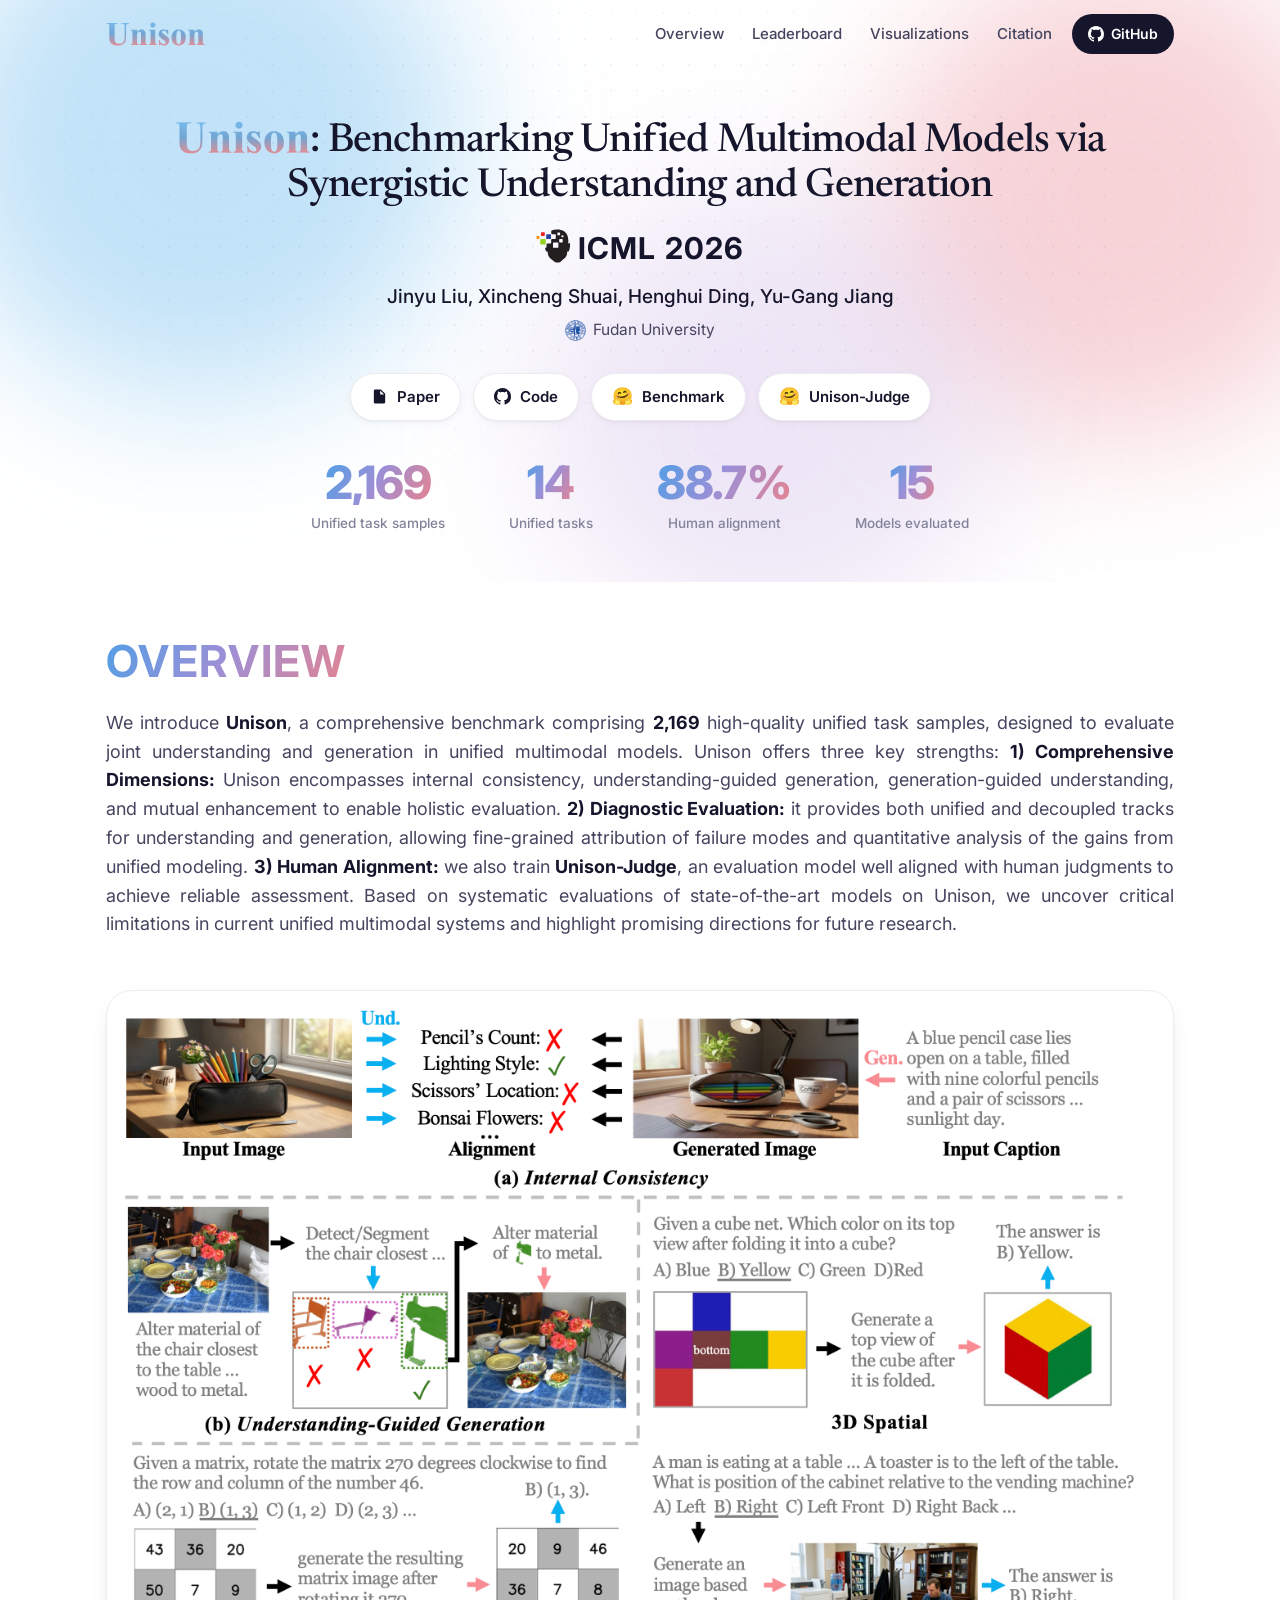
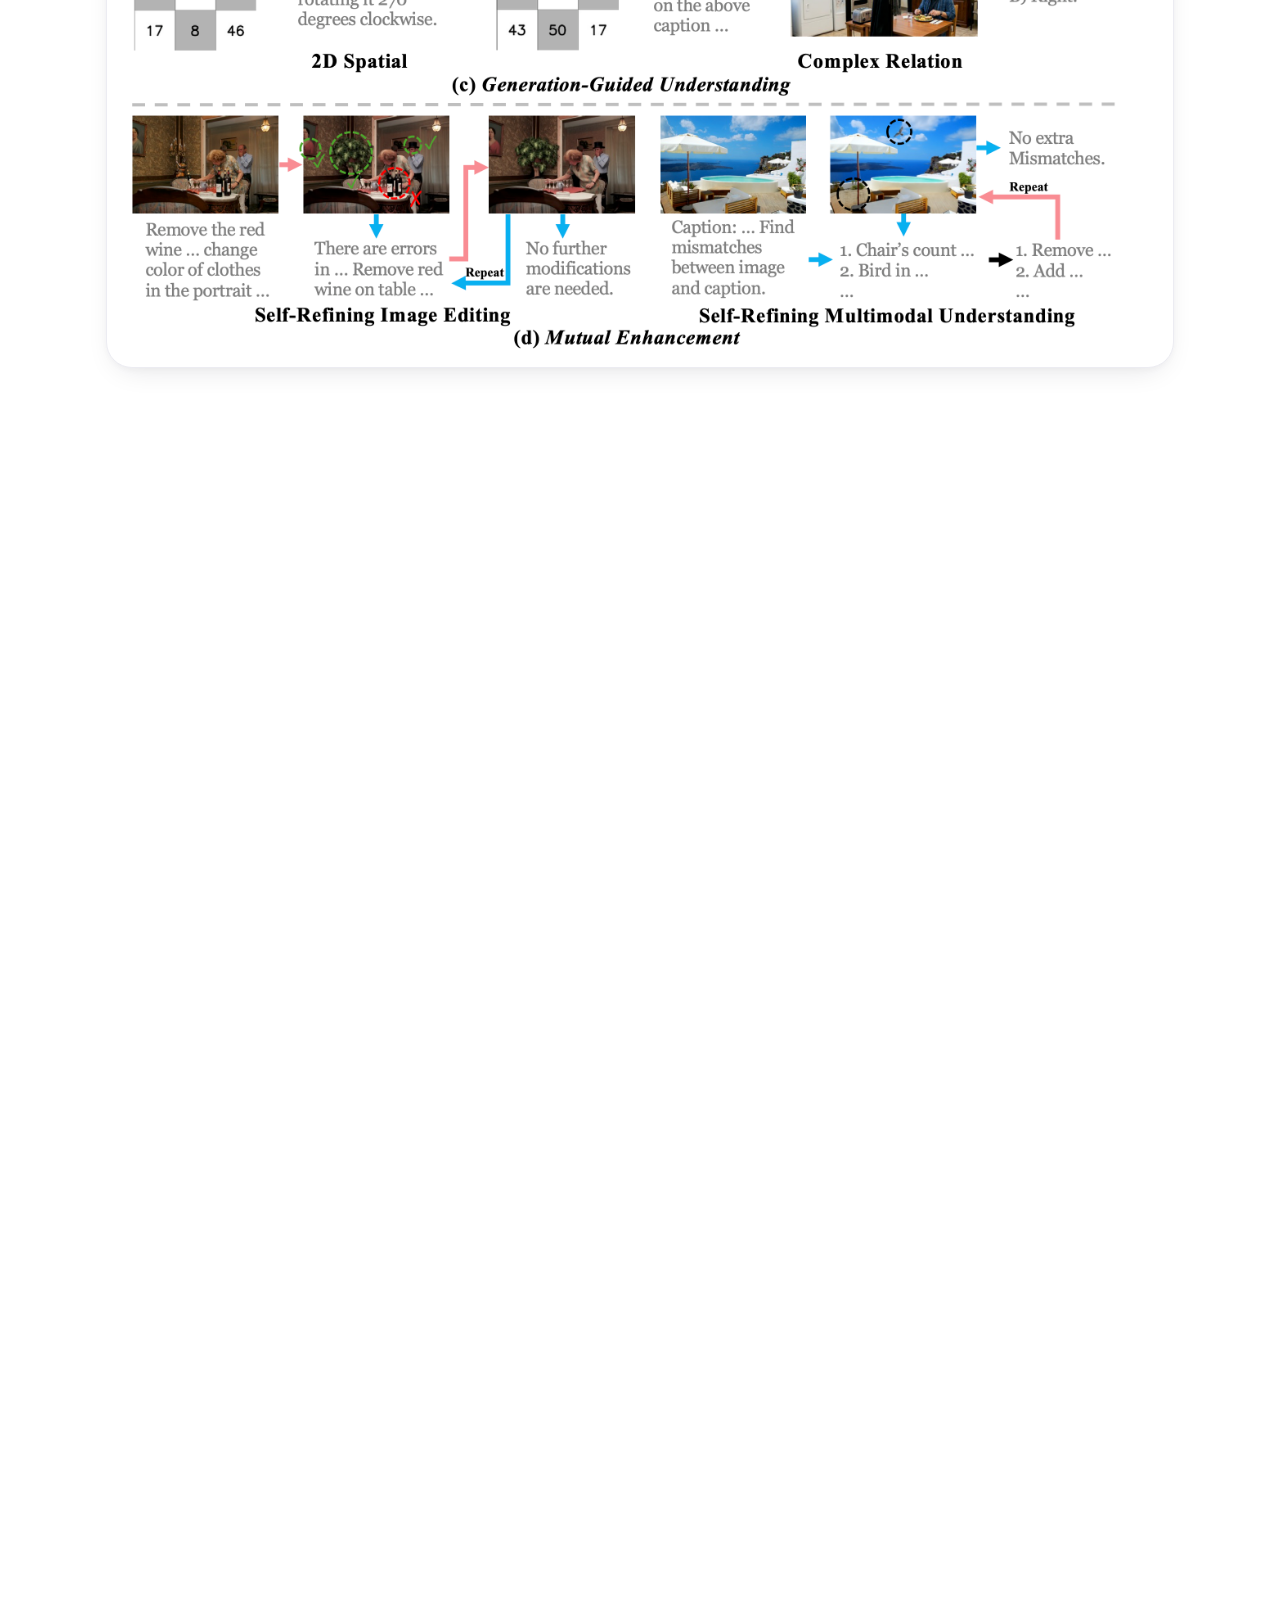
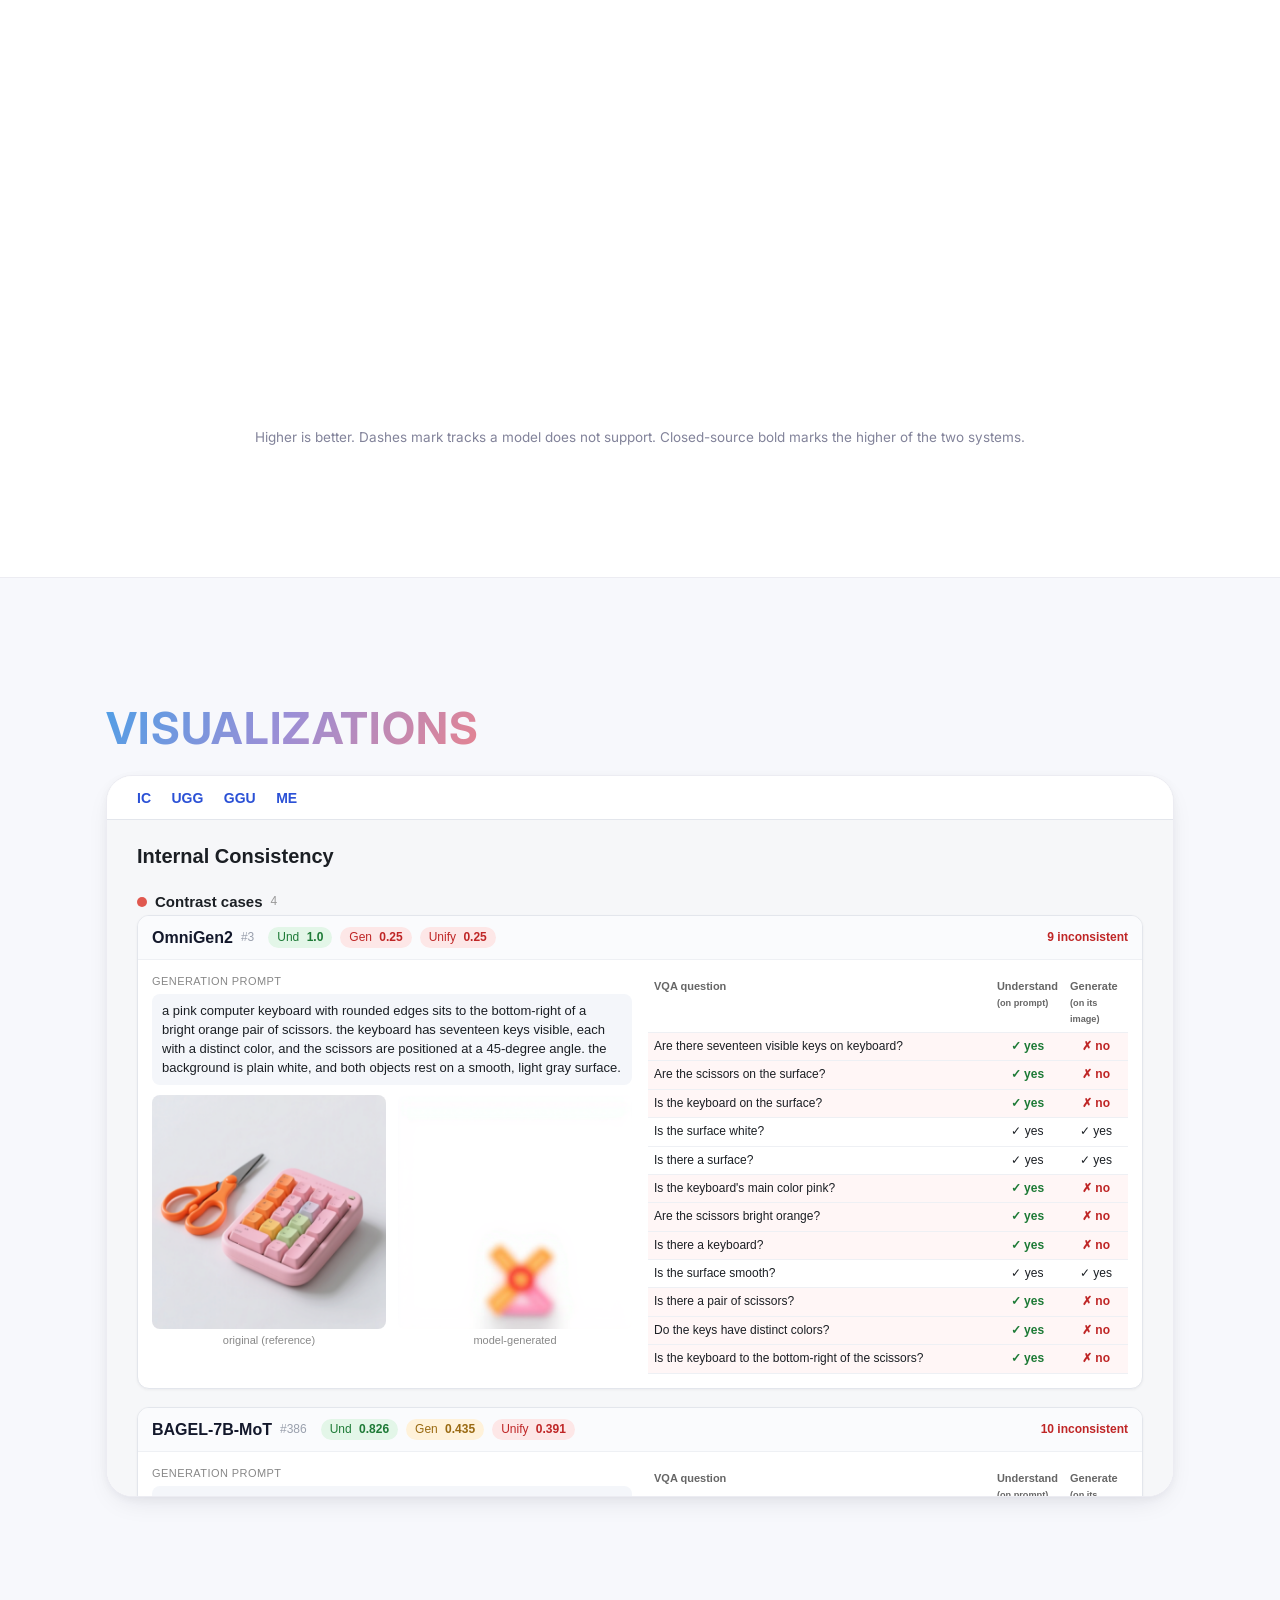
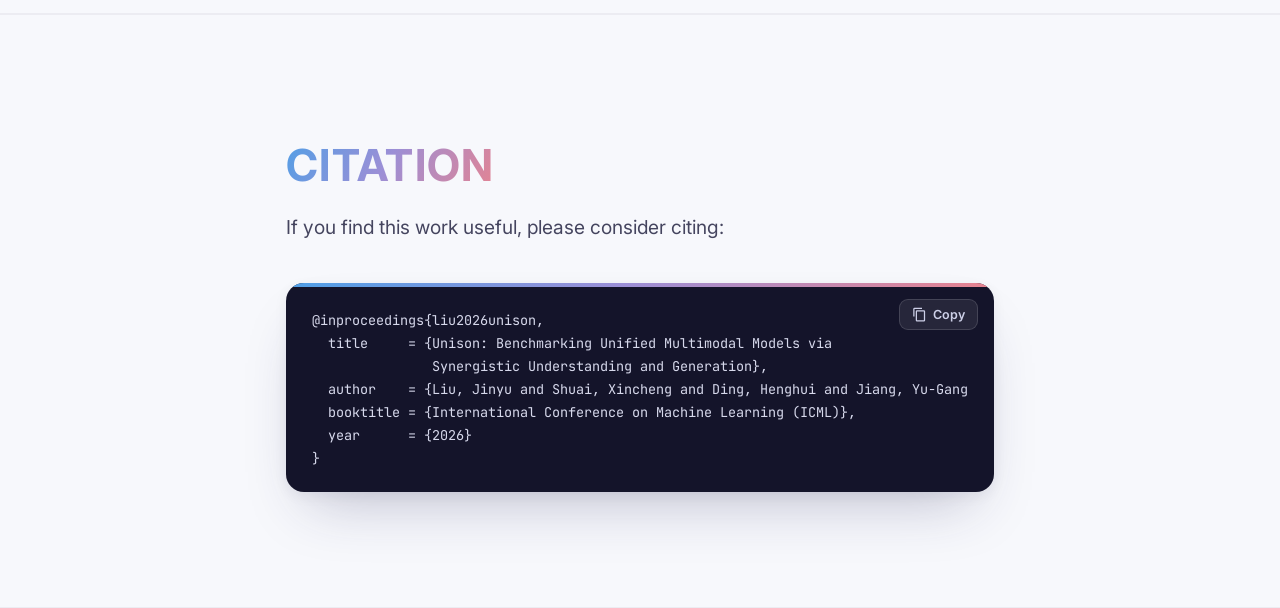
==== commit b9a6f2f3: "Shorten browser tab title to 'Unison'" ====
--- a/Project_Page/index.html
+++ b/Project_Page/index.html
@@ -3,7 +3,7 @@
 <head>
 <meta charset="UTF-8" />
 <meta name="viewport" content="width=device-width, initial-scale=1.0" />
-<title>Unison · Benchmarking Unified Multimodal Models via Synergistic Understanding and Generation</title>
+<title>Unison</title>
 <meta name="description" content="Unison is a comprehensive benchmark of 2,169 unified task samples that evaluates joint understanding and generation in unified multimodal models across four synergy dimensions. Unison-Judge aligns 88.7% with human judgments." />
 <meta name="author" content="Jinyu Liu, Xincheng Shuai, Henghui Ding, Yu-Gang Jiang" />
 
